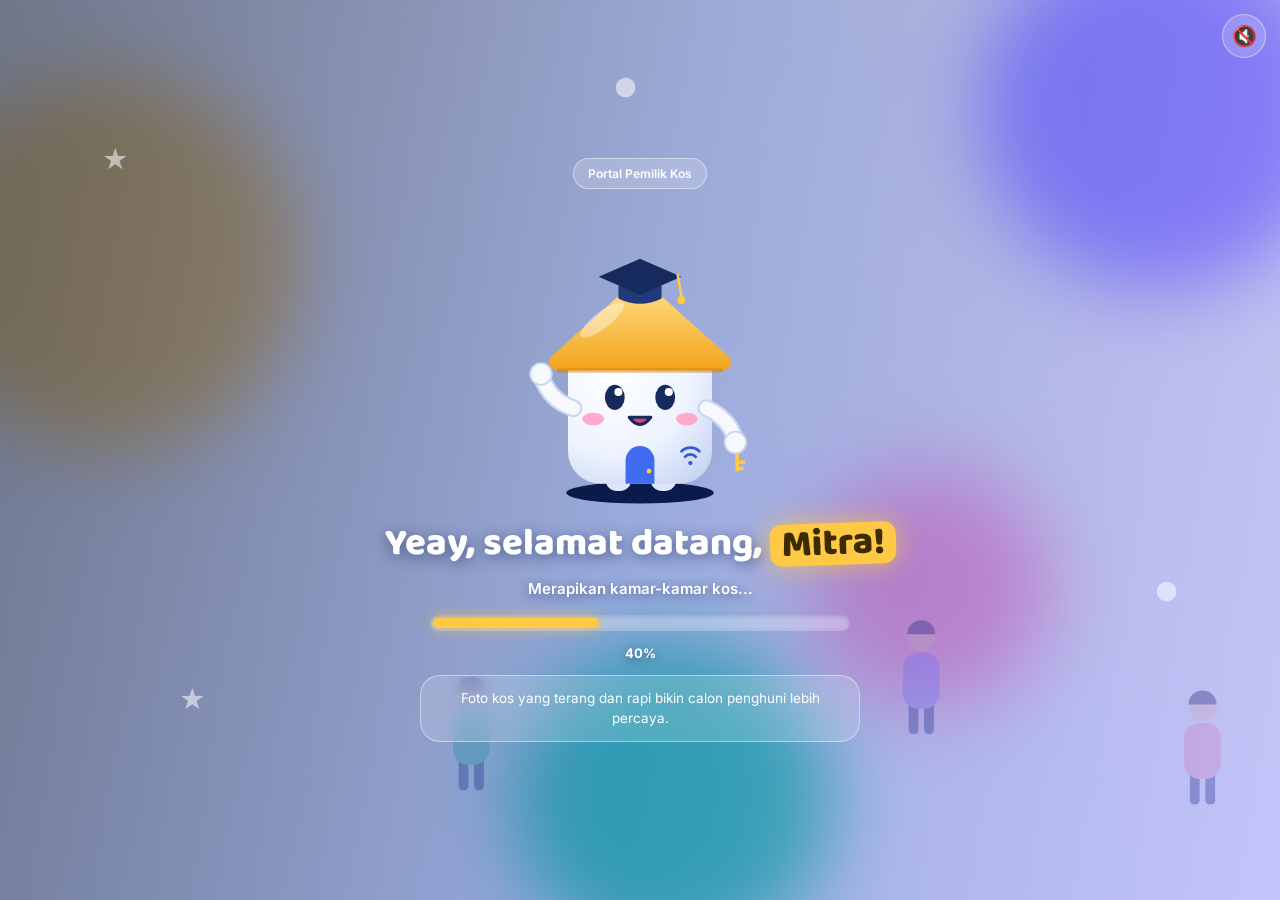
==== memuat-pemilik.html @ fe7ddd36 "First Commit" ====
<!DOCTYPE html>
<html lang="id">
<head>
<meta charset="utf-8">
<meta name="viewport" content="width=device-width, initial-scale=1, viewport-fit=cover">
<title>Memuat Halaman Pemilik – KostKu Madiun</title>
<link href="https://fonts.googleapis.com/css2?family=Baloo+2:wght@600;800&family=Inter:wght@400;500;600;700&display=swap" rel="stylesheet">
<style>
*{box-sizing:border-box;margin:0}
html,body{height:100%}
body{font-family:Inter,system-ui,sans-serif;color:#fff;overflow:hidden}
.screen{position:relative;height:100%;min-height:600px;overflow:hidden;background:linear-gradient(135deg,#FFF3D1,#EAF1FF);padding-top:env(safe-area-inset-top,0px);padding-bottom:env(safe-area-inset-bottom,0px)}
.blob{position:absolute;border-radius:50%;filter:blur(40px);animation:drift 14s ease-in-out infinite alternate}
.b1{width:380px;height:380px;background:#FFC845;left:-80px;top:8%}
.b2{width:320px;height:320px;background:#3DD6A5;left:40%;bottom:-60px;animation-delay:-4s}
.b3{width:360px;height:360px;background:#9B8CFF;right:-60px;top:-70px;animation-delay:-8s}
.b4{width:240px;height:240px;background:#FF9EC4;right:18%;top:52%;animation-delay:-2s}
@keyframes drift{to{transform:translate(50px,-30px) scale(1.15)}}
.people{position:absolute;inset:0;width:100%;height:100%;opacity:.4}
.walk{animation:walk 26s ease-in-out infinite alternate}
.w2{animation-duration:32s}.w3{animation-duration:22s}.w4{animation-duration:36s}
@keyframes walk{to{transform:translateX(150px)}}
.bob{animation:bob .9s ease-in-out infinite alternate}
@keyframes bob{to{transform:translateY(-5px)}}
.glass{position:absolute;inset:0;background:linear-gradient(100deg,rgba(23,42,94,.62),rgba(30,70,200,.42) 50%,rgba(106,92,240,.3))}
.float{position:absolute;color:#fff;font-size:26px;opacity:.55;animation:fl 6s ease-in-out infinite alternate}
@keyframes fl{to{transform:translateY(-22px) rotate(12deg)}}
.center{position:relative;z-index:2;height:100%;display:flex;flex-direction:column;align-items:center;justify-content:center;gap:14px;padding:24px 6vw;text-align:center}
.badge{background:rgba(255,255,255,.18);border:1px solid rgba(255,255,255,.45);backdrop-filter:blur(8px);font-size:12px;font-weight:600;padding:7px 14px;border-radius:99px}
.stage{position:relative;width:min(270px,62vw);aspect-ratio:300/340}
#kosty{position:absolute;inset:0;width:100%;height:100%;overflow:visible}
h1{font-family:'Baloo 2','Arial Rounded MT Bold',sans-serif;font-weight:800;font-size:clamp(26px,5vw,38px);line-height:1.1;text-shadow:0 3px 14px rgba(23,42,94,.55)}
h1 em{font-style:normal;display:inline-block;background:#FFC845;color:#3D2B00;padding:0 .3em;border-radius:12px;transform:rotate(-2deg);text-shadow:none;box-shadow:0 0 26px rgba(255,200,69,.7)}
.msg{font-size:15px;font-weight:600;text-shadow:0 2px 10px rgba(23,42,94,.55);min-height:22px}
.bar{width:min(420px,84vw);height:16px;background:rgba(255,255,255,.3);border-radius:99px;padding:3px;box-shadow:inset 0 1px 4px rgba(23,42,94,.2)}
.fill{height:100%;width:0;border-radius:99px;background:#FFC845;box-shadow:0 0 14px rgba(255,200,69,.8);transition:width .25s linear}
.pct{font-size:13px;font-weight:700;text-shadow:0 2px 8px rgba(23,42,94,.5)}
.tip{width:min(440px,88vw);background:rgba(255,255,255,.16);border:1px solid rgba(255,255,255,.45);backdrop-filter:blur(10px);-webkit-backdrop-filter:blur(10px);border-radius:20px;padding:12px 18px;font-size:13.5px;line-height:1.5;min-height:62px;display:flex;align-items:center;justify-content:center;transition:opacity .3s}
.go{display:none;background:#FFC845;color:#3D2B00;font:700 15px Inter;padding:13px 28px;border-radius:99px;border:0;cursor:pointer;box-shadow:0 10px 26px rgba(23,42,94,.3);animation:pop .5s}
@keyframes pop{from{transform:scale(.7);opacity:0}}
.done .go{display:inline-block}
.done .bar,.done .tip{display:none}
/* Kosty */
.jump{transform-origin:150px 312px;animation:jump 2.6s infinite}
@keyframes jump{0%,45%,100%{transform:none;animation-timing-function:ease-in-out}
52%{transform:translateY(5px) scale(1.07,.92);animation-timing-function:cubic-bezier(.2,.7,.3,1)}
68%{transform:translateY(-52px) scale(.95,1.07);animation-timing-function:ease-in-out}
78%{transform:translateY(-62px) scale(.97,1.03);animation-timing-function:cubic-bezier(.6,0,.9,.4)}
90%{transform:translateY(0) scale(1.08,.9);animation-timing-function:ease-out}
95%{transform:scale(.98,1.03)}}
.shadow{transform-origin:150px 322px;animation:sh 2.6s infinite}
@keyframes sh{0%,45%,100%{transform:none;opacity:.28}68%,78%{transform:scale(.7);opacity:.15}90%{transform:scale(1.1);opacity:.32}}
.breathe{transform-origin:150px 312px;animation:br 3s ease-in-out infinite}
@keyframes br{50%{transform:scale(1.015,1.025) rotate(1.2deg)}}
.armL{transform-origin:76px 228px;animation:wave 3s ease-in-out infinite}
@keyframes wave{0%,50%,100%{transform:rotate(8deg)}8%{transform:rotate(-26deg)}16%{transform:rotate(6deg)}24%{transform:rotate(-26deg)}32%{transform:rotate(6deg)}40%{transform:rotate(-20deg)}}
.key{transform-origin:258px 272px;animation:sw 1.6s ease-in-out .3s infinite}
@keyframes sw{0%,100%{transform:rotate(-9deg)}50%{transform:rotate(10deg)}}
.tassel{transform-origin:192px 80px;animation:sw 1.4s ease-in-out infinite}
.eye{transform-box:fill-box;transform-origin:center;animation:bl 4s infinite}
@keyframes bl{0%,92%,100%{transform:scaleY(1)}96%{transform:scaleY(.08)}}
.snd{position:absolute;z-index:5;top:calc(14px + env(safe-area-inset-top,0px));right:14px;width:44px;height:44px;border-radius:50%;border:1px solid rgba(255,255,255,.45);background:rgba(255,255,255,.18);backdrop-filter:blur(8px);-webkit-backdrop-filter:blur(8px);color:#fff;font-size:20px;cursor:pointer}
@media(prefers-reduced-motion:reduce){*{animation:none!important}}
</style>
</head>
<body>
<main class="screen" id="screen">
  <button class="snd" id="snd" type="button" aria-label="Nyalakan suara" title="Suara">&#128263;</button>
  <i class="blob b1"></i><i class="blob b2"></i><i class="blob b3"></i><i class="blob b4"></i>

  <svg class="people" viewBox="0 0 1200 640" preserveAspectRatio="xMidYMid slice" aria-hidden="true">
    <defs>
      <g id="p"><rect x="-9" y="-2" width="7" height="24" rx="3" fill="#2B3A7A"/><rect x="2" y="-2" width="7" height="24" rx="3" fill="#2B3A7A"/><rect x="-13" y="-36" width="26" height="40" rx="11" fill="currentColor"/><circle cy="-47" r="10" fill="#FFD3B0"/><path d="M-10 -49a10 10 0 0 1 20 0z" fill="#2B2250"/></g>
    </defs>
    <g class="walk"><g class="bob"><use href="#p" x="120" y="480" style="color:#FF8A4C"/></g></g>
    <g class="walk w2"><g class="bob"><use href="#p" x="480" y="540" style="color:#3DD6A5"/></g></g>
    <g class="walk w3"><g class="bob"><use href="#p" x="800" y="500" style="color:#9B8CFF"/></g></g>
    <g class="walk w4"><g class="bob"><use href="#p" x="1000" y="550" style="color:#FF9EC4"/></g></g>
  </svg>

  <div class="glass"></div>
  <span class="float" style="left:8%;top:16%">&#9733;</span><span class="float" style="left:48%;top:8%;animation-delay:-2s">&#9679;</span>
  <span class="float" style="left:14%;top:76%;animation-delay:-3s">&#9733;</span><span class="float" style="right:8%;top:64%;animation-delay:-1s">&#9679;</span>

  <div class="center" id="center">
    <span class="badge">Portal Pemilik Kos</span>
    <div class="stage">
      <svg id="kosty" viewBox="0 0 300 340" aria-label="Kosty Madiun">
        <defs>
          <radialGradient id="bg" cx=".32" cy=".25" r=".9"><stop offset="0" stop-color="#fff"/><stop offset=".6" stop-color="#EEF3FF"/><stop offset="1" stop-color="#C9D6F2"/></radialGradient>
          <linearGradient id="rg" x1="0" y1="0" x2="0" y2="1"><stop offset="0" stop-color="#FFE48F"/><stop offset="1" stop-color="#F2A41B"/></linearGradient>
        </defs>
        <ellipse class="shadow" cx="150" cy="322" rx="82" ry="12" fill="#0A1A4A"/>
        <g class="jump"><g class="breathe">
          <rect x="112" y="294" width="28" height="26" rx="12" fill="#DCE6FA"/><rect x="162" y="294" width="28" height="26" rx="12" fill="#DCE6FA"/>
          <rect x="70" y="150" width="160" height="162" rx="36" fill="url(#bg)"/>
          <ellipse cx="108" cy="176" rx="22" ry="10" fill="#fff" opacity=".7"/>
          <path d="M134 312V286a16 16 0 0 1 32 0V312z" fill="#3F6BF0"/><circle cx="160" cy="298" r="2.6" fill="#FFC845"/>
          <g fill="none" stroke="#2F5BD8" stroke-width="3" stroke-linecap="round"><path d="M196 276a14 14 0 0 1 20 0"/><path d="M200 282a8 8 0 0 1 12 0"/></g><circle cx="206" cy="289" r="2.4" fill="#2F5BD8"/>
          <g class="eye"><ellipse cx="122" cy="216" rx="11" ry="14" fill="#172A5E"/><circle cx="126" cy="210" r="4.5" fill="#fff"/></g>
          <g class="eye"><ellipse cx="178" cy="216" rx="11" ry="14" fill="#172A5E"/><circle cx="182" cy="210" r="4.5" fill="#fff"/></g>
          <ellipse cx="98" cy="240" rx="12" ry="7" fill="#FF9EC4" opacity=".85"/><ellipse cx="202" cy="240" rx="12" ry="7" fill="#FF9EC4" opacity=".85"/>
          <path d="M138 238q12 16 24 0z" fill="#E0436B" stroke="#172A5E" stroke-width="3.5" stroke-linejoin="round"/>
          <path d="M50 172L150 82l100 90q4 14-10 14H60q-14 0-10-14z" fill="url(#rg)"/>
          <path d="M60 186h180" stroke="#C97F0C" stroke-width="5" opacity=".45" stroke-linecap="round"/>
          <ellipse cx="108" cy="130" rx="30" ry="9" fill="#fff" opacity=".4" transform="rotate(-38 108 130)"/>
          <path d="M126 92v14q24 12 48 0V92z" fill="#223A7C"/><path d="M104 82L150 62l46 20-46 20z" fill="#172A5E"/>
          <g class="tassel"><path d="M192 80l4 24" stroke="#FFC845" stroke-width="3" stroke-linecap="round"/><circle cx="196" cy="108" r="4.5" fill="#FFC845"/></g>
          <g class="armL"><path d="M76 228Q50 220 40 192" stroke="#C9D6F2" stroke-width="20" stroke-linecap="round" fill="none"/><path d="M76 228Q50 220 40 192" stroke="#F7F9FF" stroke-width="15" stroke-linecap="round" fill="none"/><circle cx="40" cy="190" r="12" fill="#F7F9FF" stroke="#C9D6F2" stroke-width="2"/></g>
          <path d="M224 228Q250 240 256 264" stroke="#C9D6F2" stroke-width="20" stroke-linecap="round" fill="none"/><path d="M224 228Q250 240 256 264" stroke="#F7F9FF" stroke-width="15" stroke-linecap="round" fill="none"/>
          <g class="key"><rect x="256" y="274" width="4" height="24" fill="#FFC845"/><rect x="260" y="286" width="7" height="4" fill="#FFC845"/><rect x="260" y="293" width="5" height="4" fill="#FFC845"/><circle cx="258" cy="270" r="7" fill="none" stroke="#FFC845" stroke-width="4"/></g>
          <circle cx="256" cy="266" r="12" fill="#F7F9FF" stroke="#C9D6F2" stroke-width="2"/>
        </g></g>
      </svg>
    </div>

    <h1 id="title">Yeay, selamat datang, <em>Mitra!</em></h1>
    <p class="msg" id="msg">Menyiapkan halaman pemilik kos...</p>
    <div class="bar" role="progressbar" aria-valuemin="0" aria-valuemax="100"><div class="fill" id="fill"></div></div>
    <span class="pct" id="pct">0%</span>
    <div class="tip" id="tip">Foto kos yang terang dan rapi bikin calon penghuni lebih percaya.</div>
    <button class="go" id="go" type="button">Masuk ke Portal Pemilik &rarr;</button>
  </div>
</main>

<script>
(function () {
  // Ganti dengan alamat halaman pemilik kos yang sebenarnya
  var Snd=(function(){
    var ctx,master,nb,timer,on=false,step=0,next=0,P={bpm:92.3,tick:true,wave:'triangle',bass:true};
    var M=[659.25,0,783.99,659.25,523.25,0,587.33,0, 880,0,783.99,0,659.25,0,587.33,659.25, 880,0,1046.5,880,783.99,0,659.25,0, 587.33,0,659.25,783.99,659.25,0,587.33,0];
    var R=[130.81,110,87.31,98];
    function init(){if(ctx)return;ctx=new(window.AudioContext||window.webkitAudioContext)();master=ctx.createGain();master.gain.value=.2;master.connect(ctx.destination);nb=ctx.createBuffer(1,2205,44100);var d=nb.getChannelData(0);for(var i=0;i<d.length;i++)d[i]=Math.random()*2-1;}
    function tone(f,t,d,type,v,f2){var o=ctx.createOscillator(),g=ctx.createGain();o.type=type;o.frequency.setValueAtTime(f,t);if(f2)o.frequency.exponentialRampToValueAtTime(f2,t+d*.6);g.gain.setValueAtTime(.0001,t);g.gain.exponentialRampToValueAtTime(v,t+.012);g.gain.exponentialRampToValueAtTime(.0001,t+d);o.connect(g);g.connect(master);o.start(t);o.stop(t+d+.05);}
    function tk(t){var s=ctx.createBufferSource(),h=ctx.createBiquadFilter(),g=ctx.createGain();s.buffer=nb;h.type='highpass';h.frequency.value=7000;g.gain.setValueAtTime(.12,t);g.gain.exponentialRampToValueAtTime(.0001,t+.04);s.connect(h);h.connect(g);g.connect(master);s.start(t);}
    function sched(){var sd=60/P.bpm/2;while(next<ctx.currentTime+.15){var s=step%32,f=M[s];if(f){tone(f,next,.45,P.wave,.5);tone(f*2,next,.2,'sine',.1);}if(P.bass&&s%4===0)tone(R[s>>3],next,.35,'sine',.7);if(P.tick&&s%2)tk(next);next+=sd;step++;}}
    function seq(a,gap,type,d,v){var t=ctx.currentTime+.02;a.forEach(function(f,i){tone(f,t+i*gap,d,type,v);});}
    var FX={
      boing:function(){tone(220,ctx.currentTime,.3,'sine',.8,620);},
      whoosh:function(){tone(350,ctx.currentTime,.3,'sine',.5,1500);},
      sleepy:function(){seq([659.25,523.25,392],.28,'triangle',.5,.5);},
      fanfare:function(){seq([523.25,659.25,783.99,1046.5],.1,'triangle',.4,.6);seq([1568,2093,2637],.08,'sine',.5,.15);}
    };
    return{
      get on(){return on;},
      set:function(p){for(var k in p)P[k]=p[k];},
      fx:function(n){if(on&&FX[n])FX[n]();},
      start:function(){init();ctx.resume();on=true;next=ctx.currentTime+.05;clearInterval(timer);timer=setInterval(sched,40);},
      stop:function(){on=false;clearInterval(timer);}
    };
  })();
  var sb=document.getElementById('snd');
  sb.addEventListener('click',function(){
    if(Snd.on){Snd.stop();sb.innerHTML='&#128263;';sb.setAttribute('aria-label','Nyalakan suara');}
    else{Snd.start();sb.innerHTML='&#128266;';sb.setAttribute('aria-label','Matikan suara');}
  });
  // bunyi "boing" tepat saat Kosty mendarat
  var jp=document.querySelector('.jump');
  (function nb(){var a=jp.getAnimations&&jp.getAnimations()[0];var d=2340;if(a){d=((2340-(Number(a.currentTime)%2600))+2600)%2600;}setTimeout(function(){Snd.fx('boing');nb();},d);})();

  var TUJUAN = 'portal-pemilik.html';
  var DURASI = 5200; // lama loading (ms)

  var steps = [
    [0, 'Menyiapkan halaman pemilik kos...'],
    [35, 'Merapikan kamar-kamar kos...'],
    [65, 'Menyiapkan kunci untuk Anda...'],
    [90, 'Sedikit lagi, Kosty kebut ya!']
  ];
  var tips = [
    'Foto kos yang terang dan rapi bikin calon penghuni lebih percaya.',
    'Cantumkan harga dan fasilitas selengkap mungkin agar cepat disewa.',
    'Calon penghuni bisa langsung menghubungi Anda lewat WhatsApp.',
    'Pengajuan dan pemeriksaan data gratis. Biaya mitra baru dibayar setelah pengajuan disetujui.'
  ];

  var fill = document.getElementById('fill'), pct = document.getElementById('pct');
  var msg = document.getElementById('msg'), tip = document.getElementById('tip');
  var center = document.getElementById('center'), title = document.getElementById('title');
  var go = document.getElementById('go');

  function masuk() {
    try { location.href = TUJUAN; } catch (e) {}
  }
  go.addEventListener('click', masuk);

  var ti = 0;
  setInterval(function () {
    ti = (ti + 1) % tips.length;
    tip.style.opacity = 0;
    setTimeout(function () { tip.textContent = tips[ti]; tip.style.opacity = 1; }, 280);
  }, 2400);

  var t0 = performance.now(), finished = false;
  function tick(now) {
    var p = Math.min(1, (now - t0) / DURASI);
    var eased = 1 - Math.pow(1 - p, 1.6);
    var v = Math.round(eased * 100);
    fill.style.width = v + '%';
    pct.textContent = v + '%';
    for (var i = steps.length - 1; i >= 0; i--) {
      if (v >= steps[i][0]) { msg.textContent = steps[i][1]; break; }
    }
    if (p < 1) { requestAnimationFrame(tick); }
    else if (!finished) {
      finished = true;
      Snd.fx('fanfare');
      center.classList.add('done');
      title.innerHTML = 'Semua siap, <em>Mitra!</em>';
      msg.textContent = 'Halaman pemilik kos sudah menunggu Anda.';
      setTimeout(masuk, 1200);
    }
  }
  requestAnimationFrame(tick);
})();
</script>
</body>
</html>
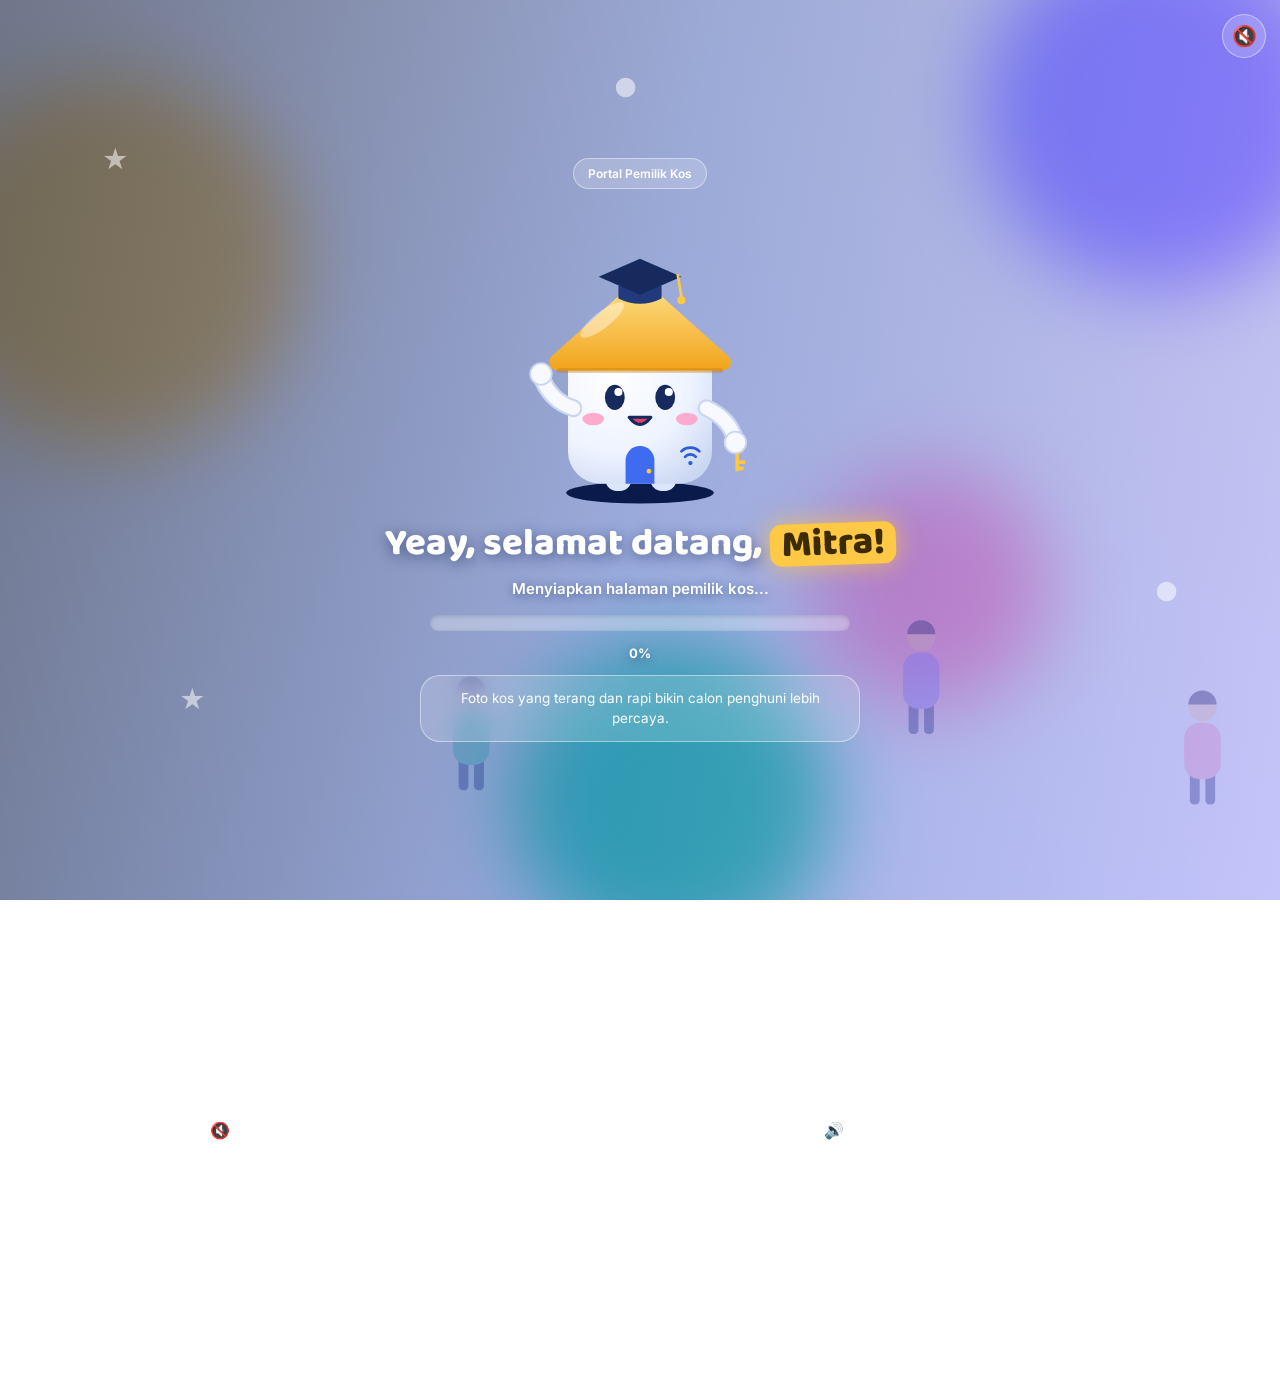
==== commit aab900f3: "Improve Content Security Policy" ====
--- a/memuat-pemilik.html
+++ b/memuat-pemilik.html
@@ -123,7 +123,7 @@
   </div>
 </main>
 
-<script>
+
 (function () {
   // Ganti dengan alamat halaman pemilik kos yang sebenarnya
   var Snd=(function(){
@@ -132,7 +132,7 @@
     var R=[130.81,110,87.31,98];
     function init(){if(ctx)return;ctx=new(window.AudioContext||window.webkitAudioContext)();master=ctx.createGain();master.gain.value=.2;master.connect(ctx.destination);nb=ctx.createBuffer(1,2205,44100);var d=nb.getChannelData(0);for(var i=0;i<d.length;i++)d[i]=Math.random()*2-1;}
     function tone(f,t,d,type,v,f2){var o=ctx.createOscillator(),g=ctx.createGain();o.type=type;o.frequency.setValueAtTime(f,t);if(f2)o.frequency.exponentialRampToValueAtTime(f2,t+d*.6);g.gain.setValueAtTime(.0001,t);g.gain.exponentialRampToValueAtTime(v,t+.012);g.gain.exponentialRampToValueAtTime(.0001,t+d);o.connect(g);g.connect(master);o.start(t);o.stop(t+d+.05);}
-    function tk(t){var s=ctx.createBufferSource(),h=ctx.createBiquadFilter(),g=ctx.createGain();s.buffer=nb;h.type='highpass';h.frequency.value=7000;g.gain.setValueAtTime(.12,t);g.gain.exponentialRampToValueAtTime(.0001,t+.04);s.connect(h);h.connect(g);g.connect(master);s.start(t);}
+    <script type="module" src="src/js/pages/memuat-pemilik.js"></script>
     function sched(){var sd=60/P.bpm/2;while(next<ctx.currentTime+.15){var s=step%32,f=M[s];if(f){tone(f,next,.45,P.wave,.5);tone(f*2,next,.2,'sine',.1);}if(P.bass&&s%4===0)tone(R[s>>3],next,.35,'sine',.7);if(P.tick&&s%2)tk(next);next+=sd;step++;}}
     function seq(a,gap,type,d,v){var t=ctx.currentTime+.02;a.forEach(function(f,i){tone(f,t+i*gap,d,type,v);});}
     var FX={
